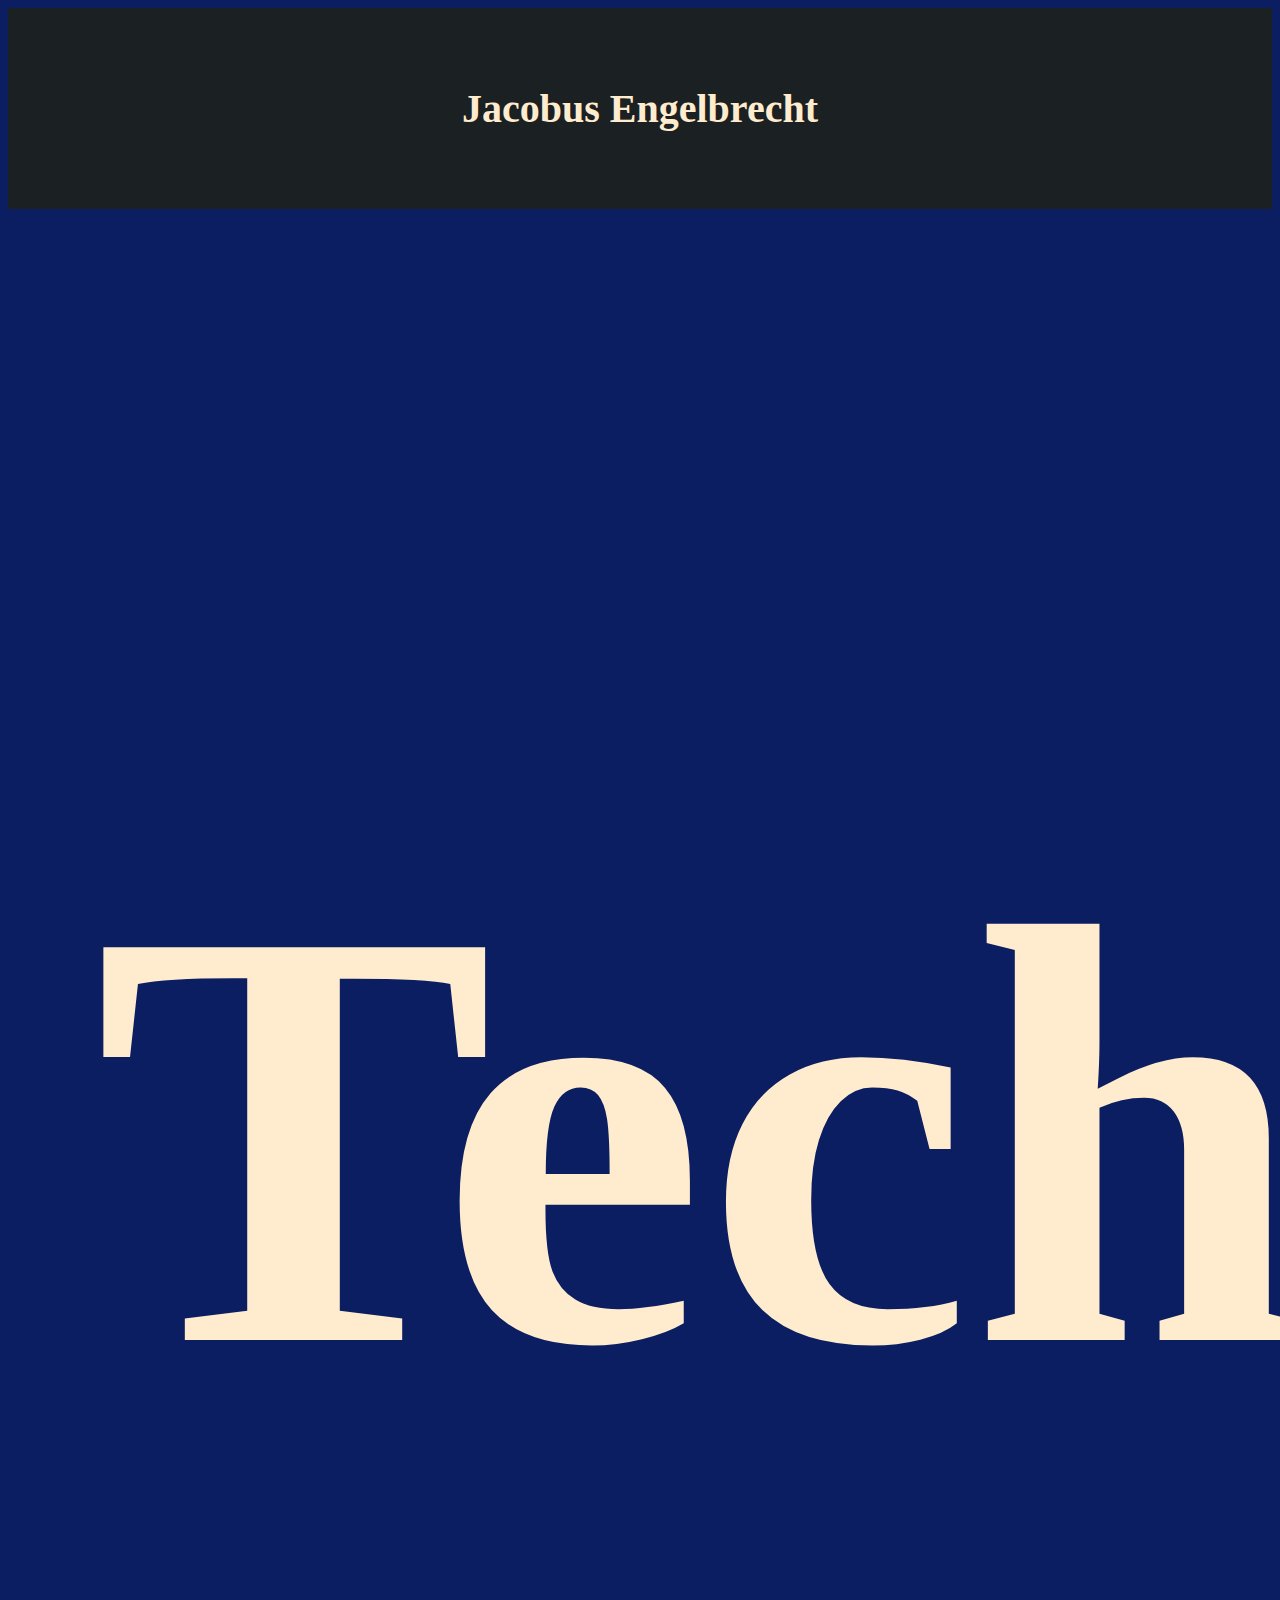
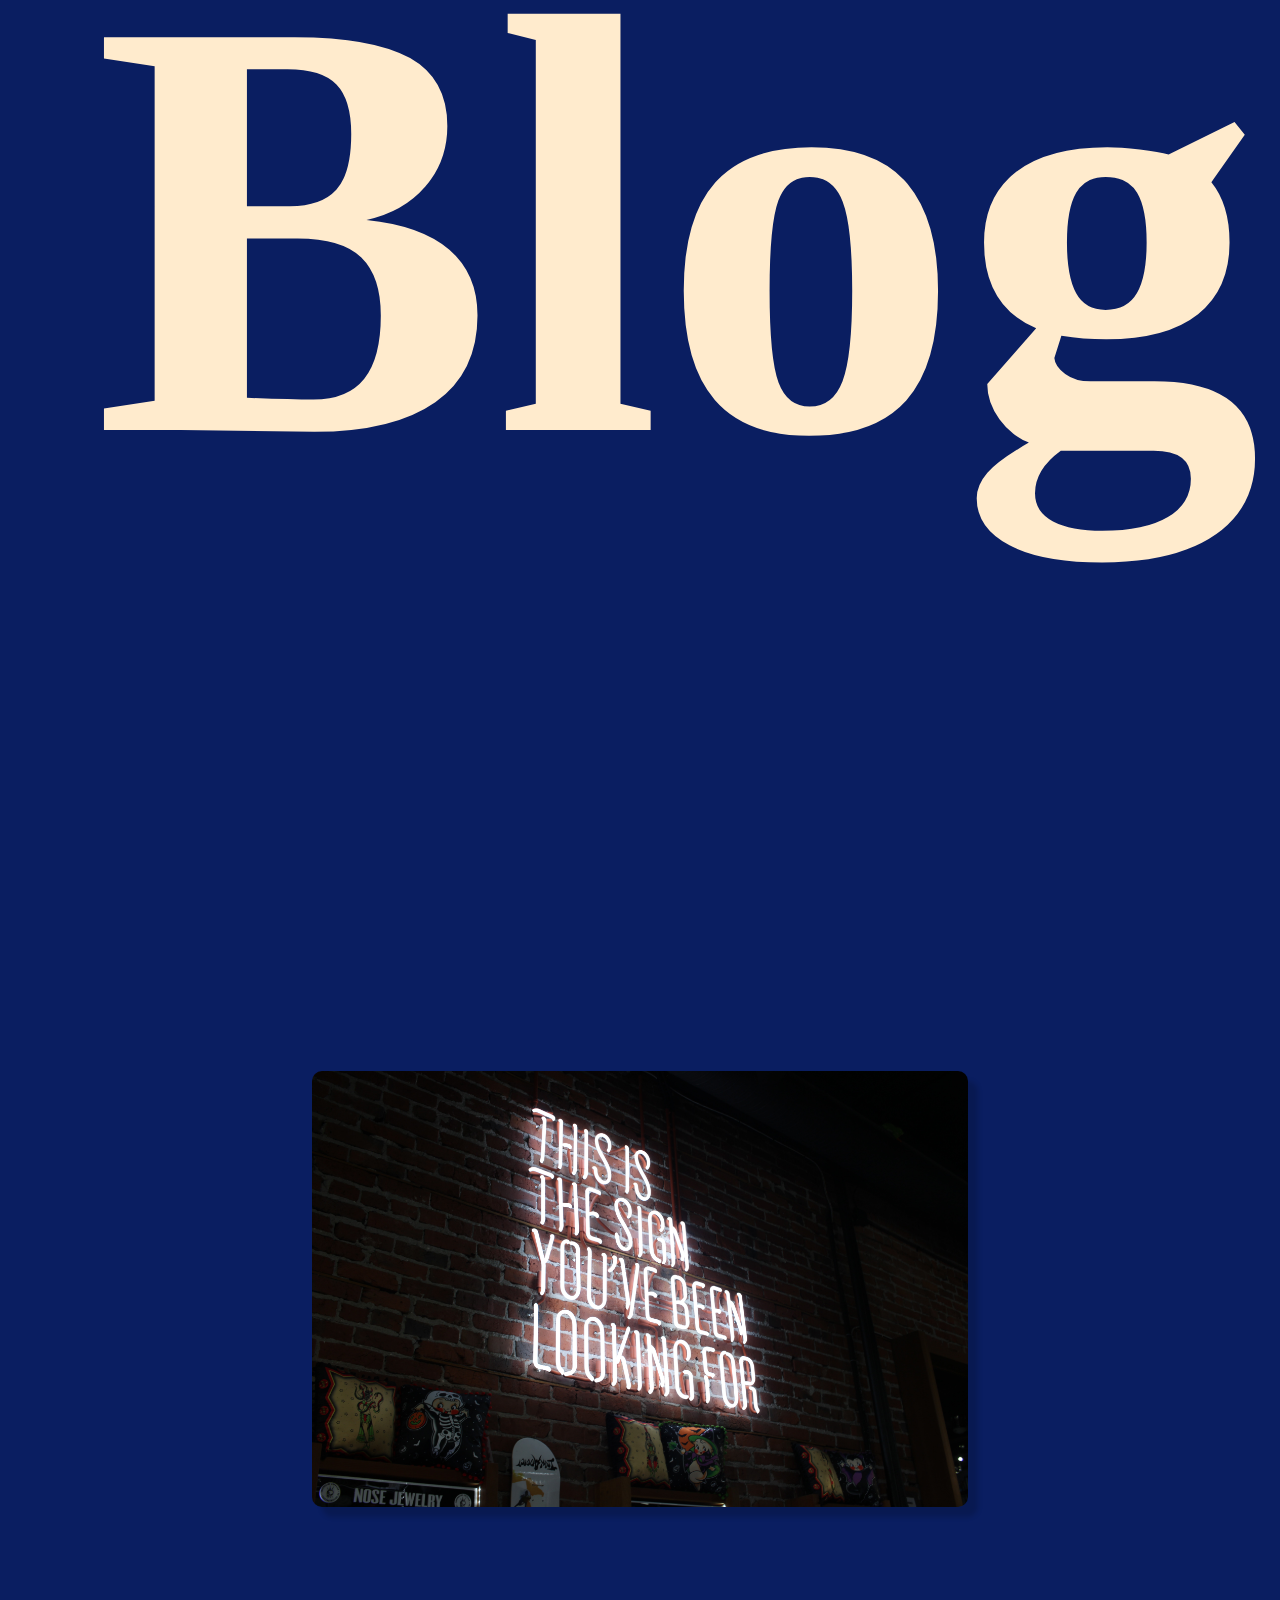
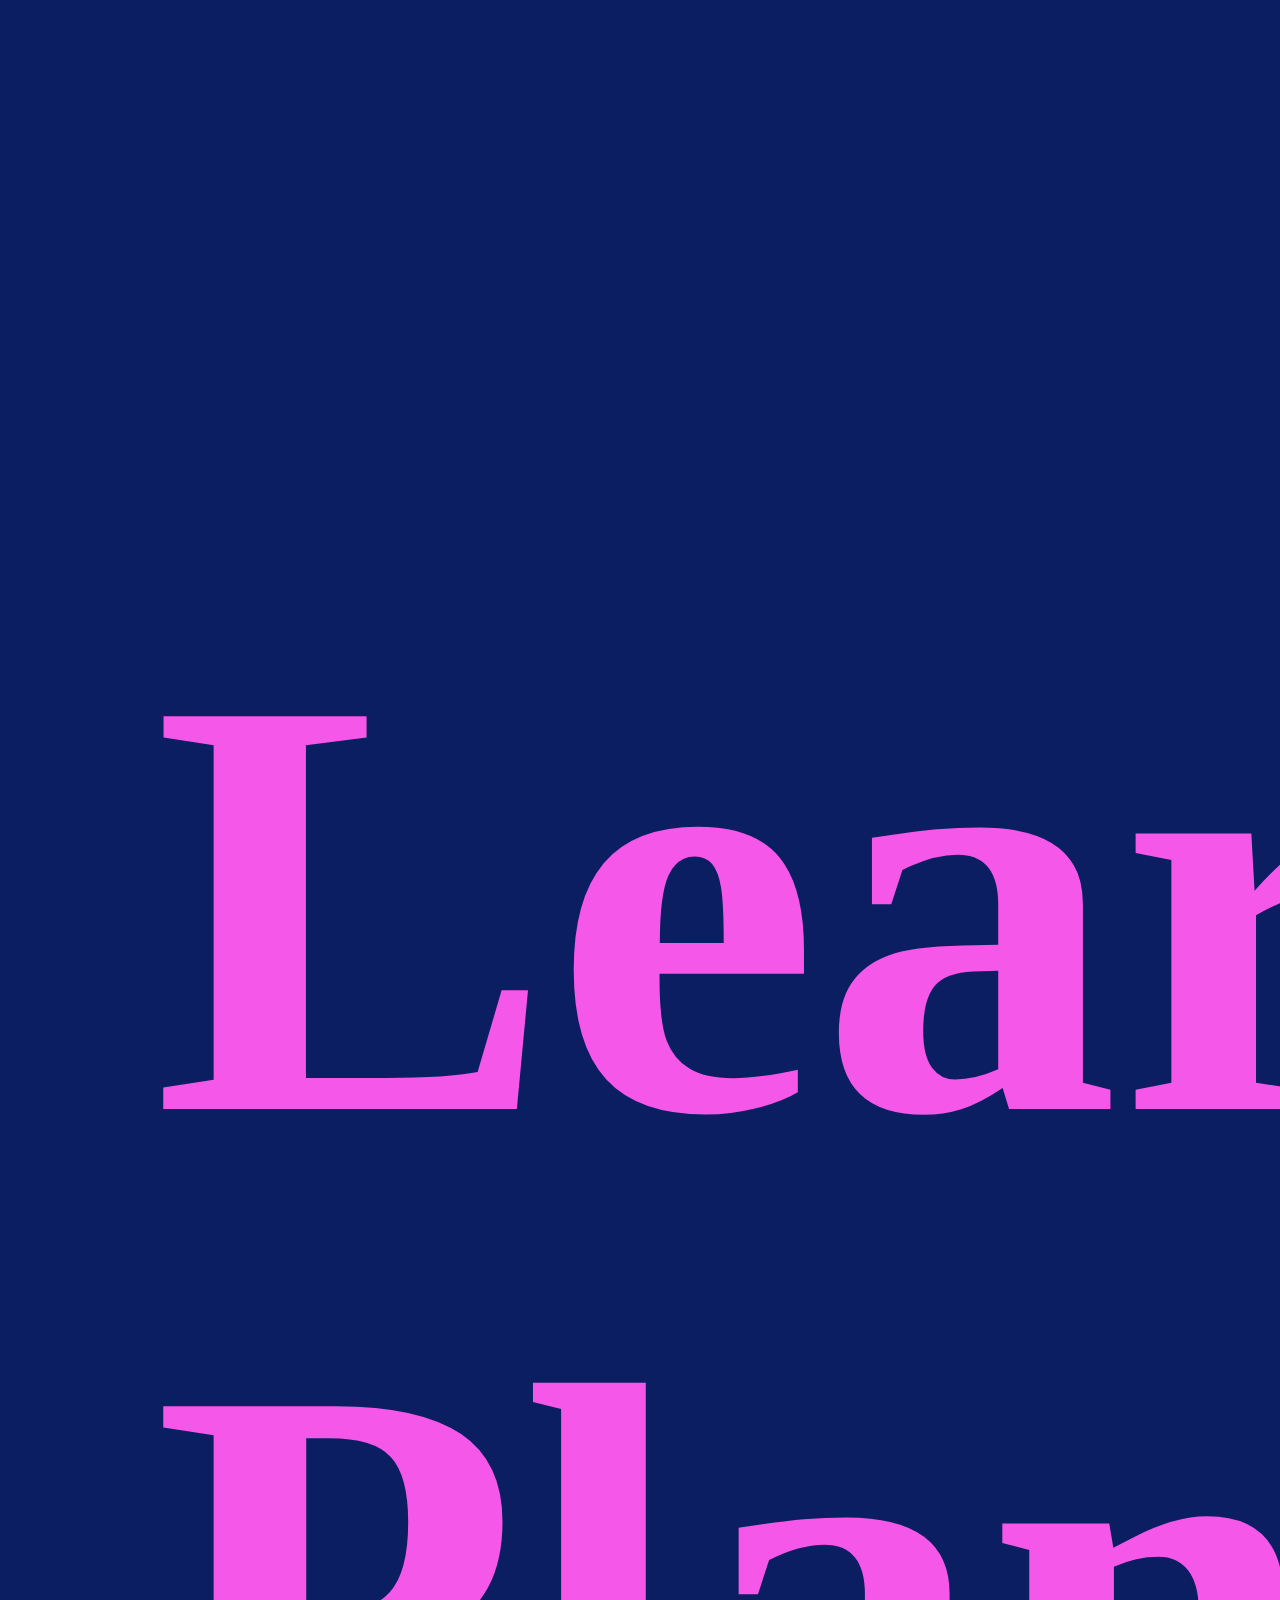
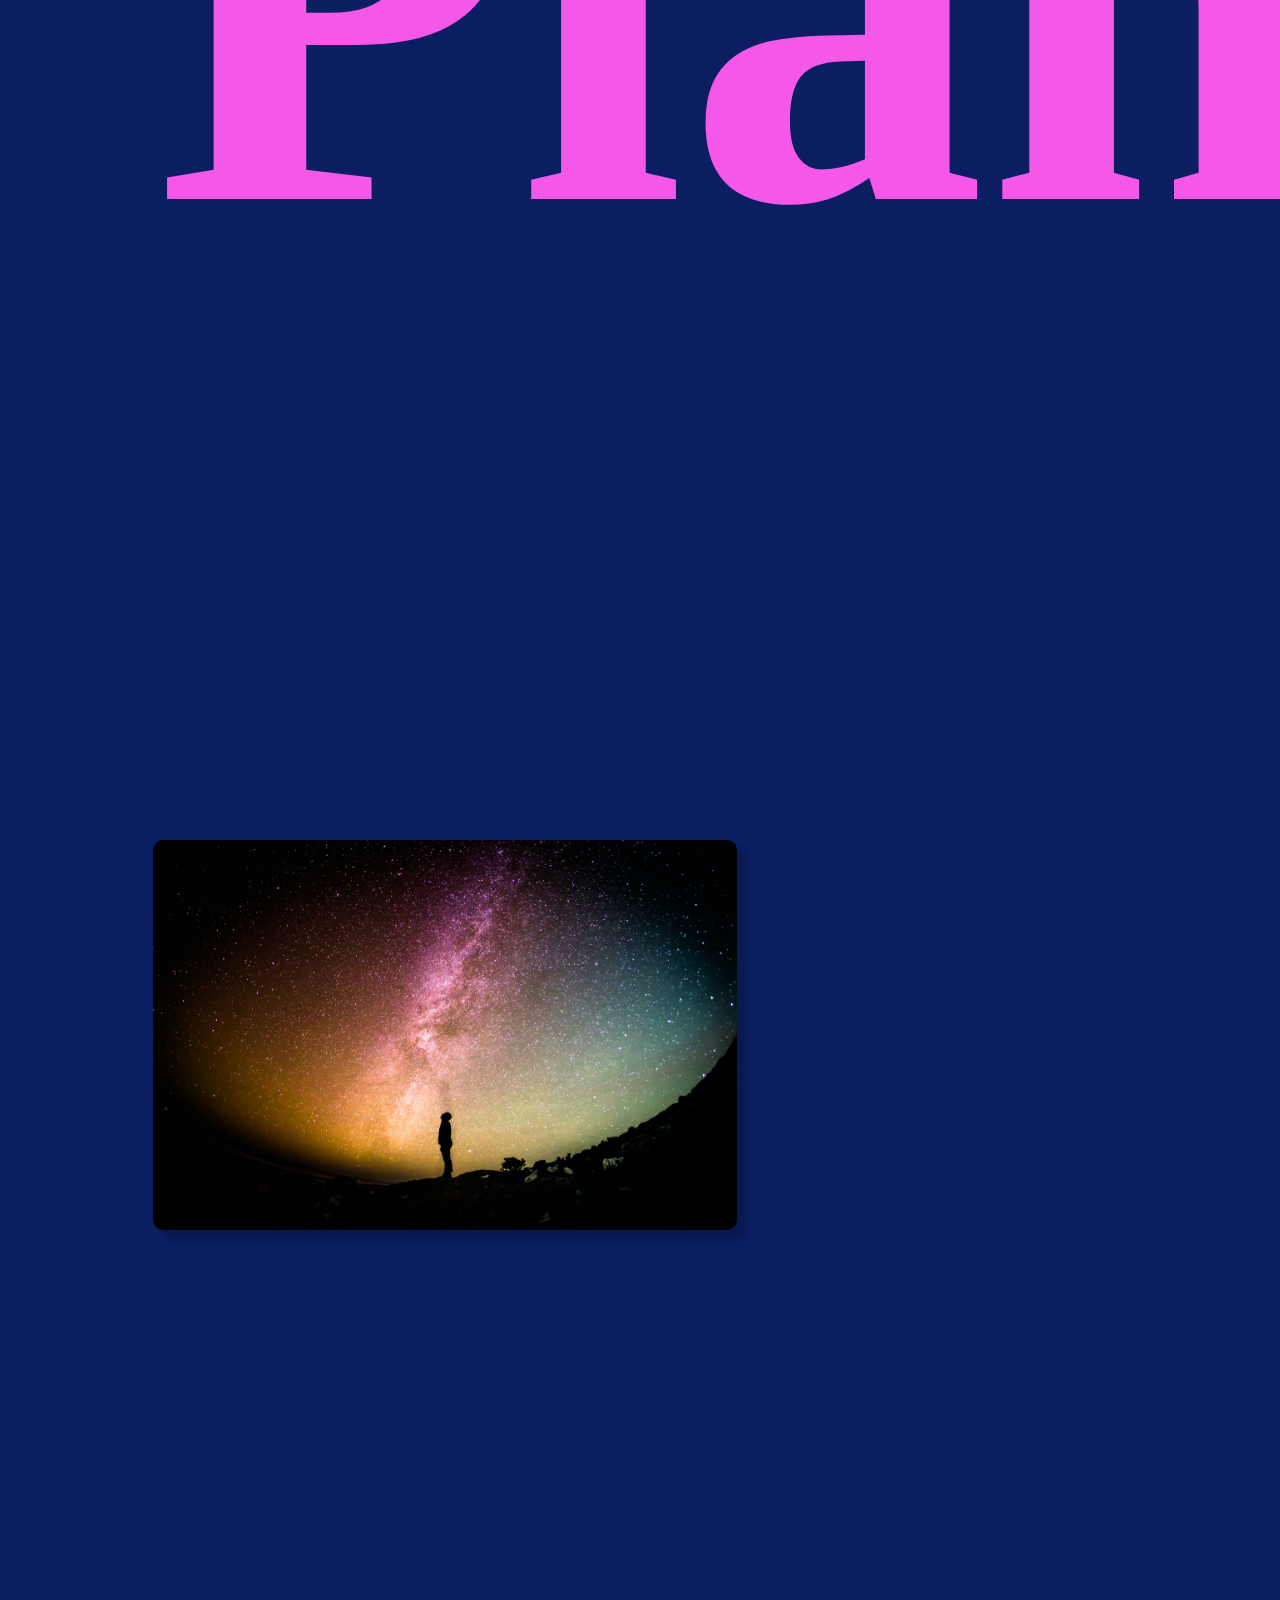
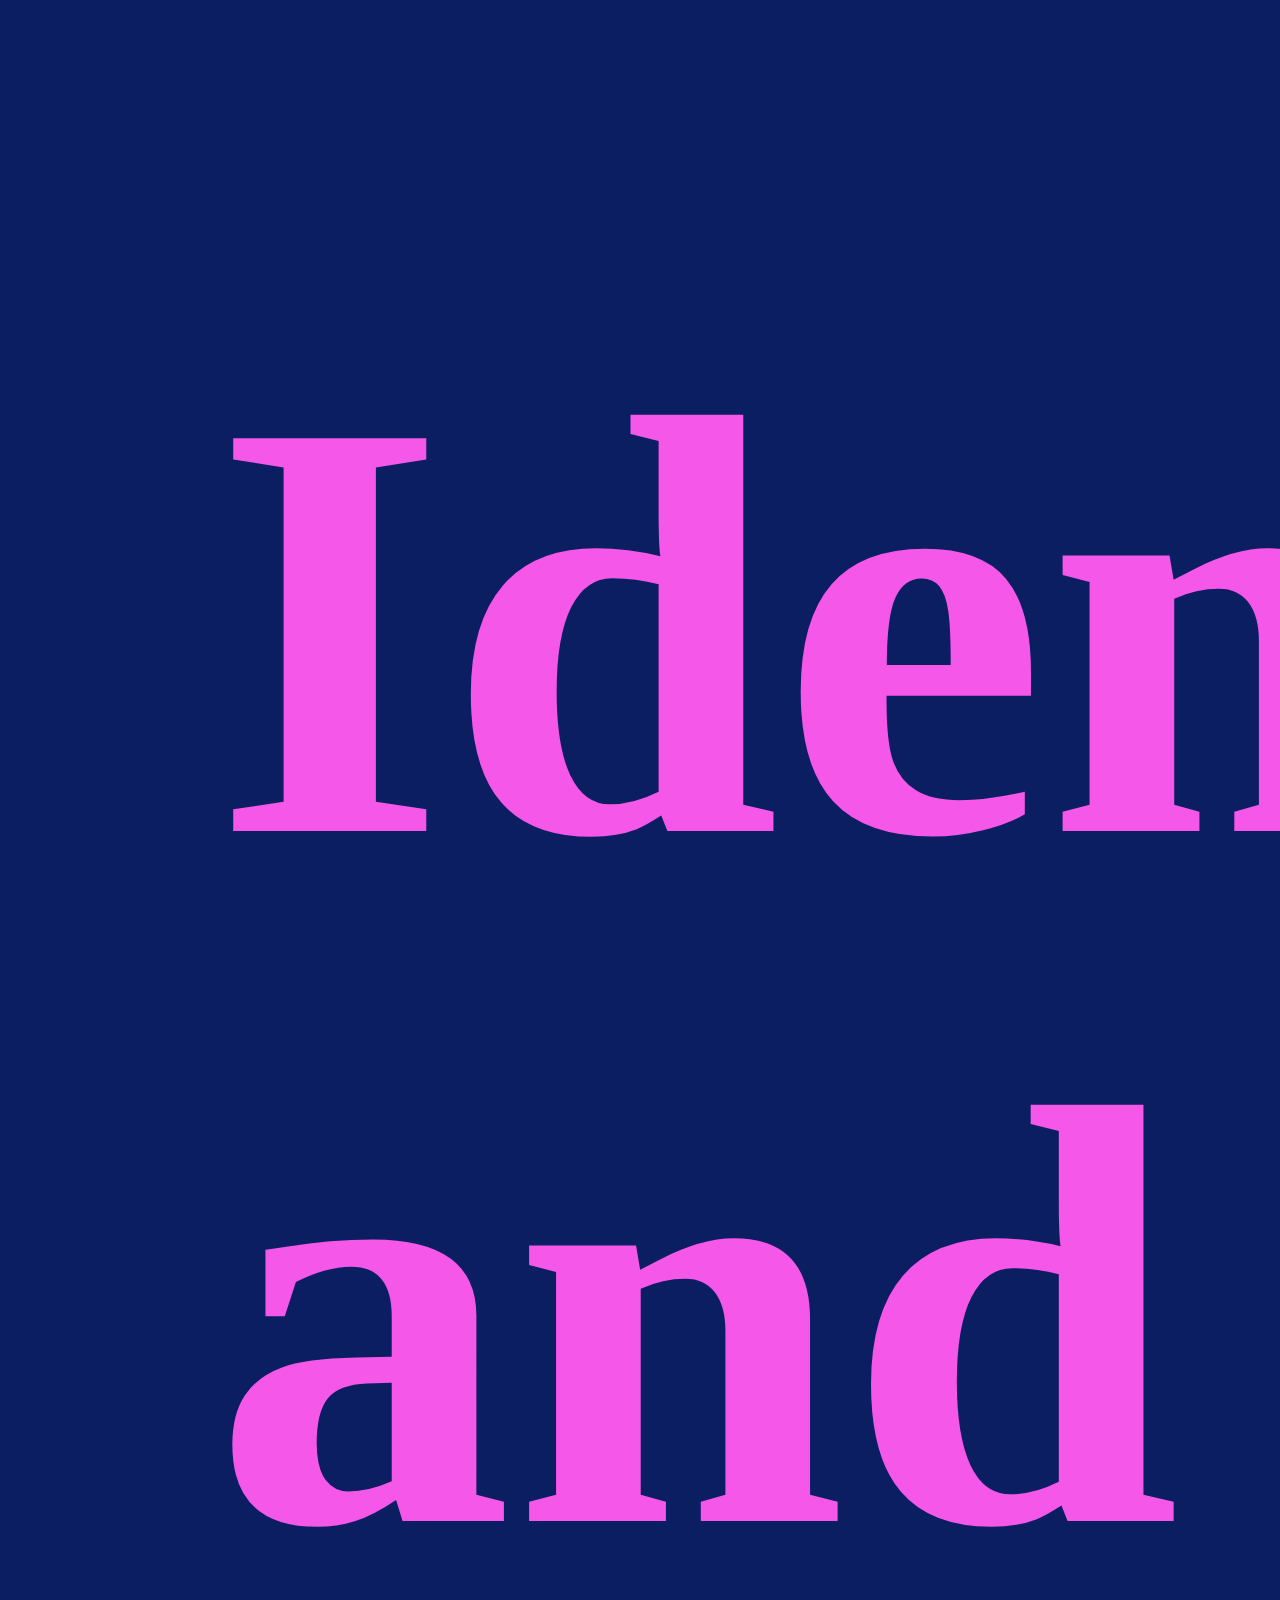
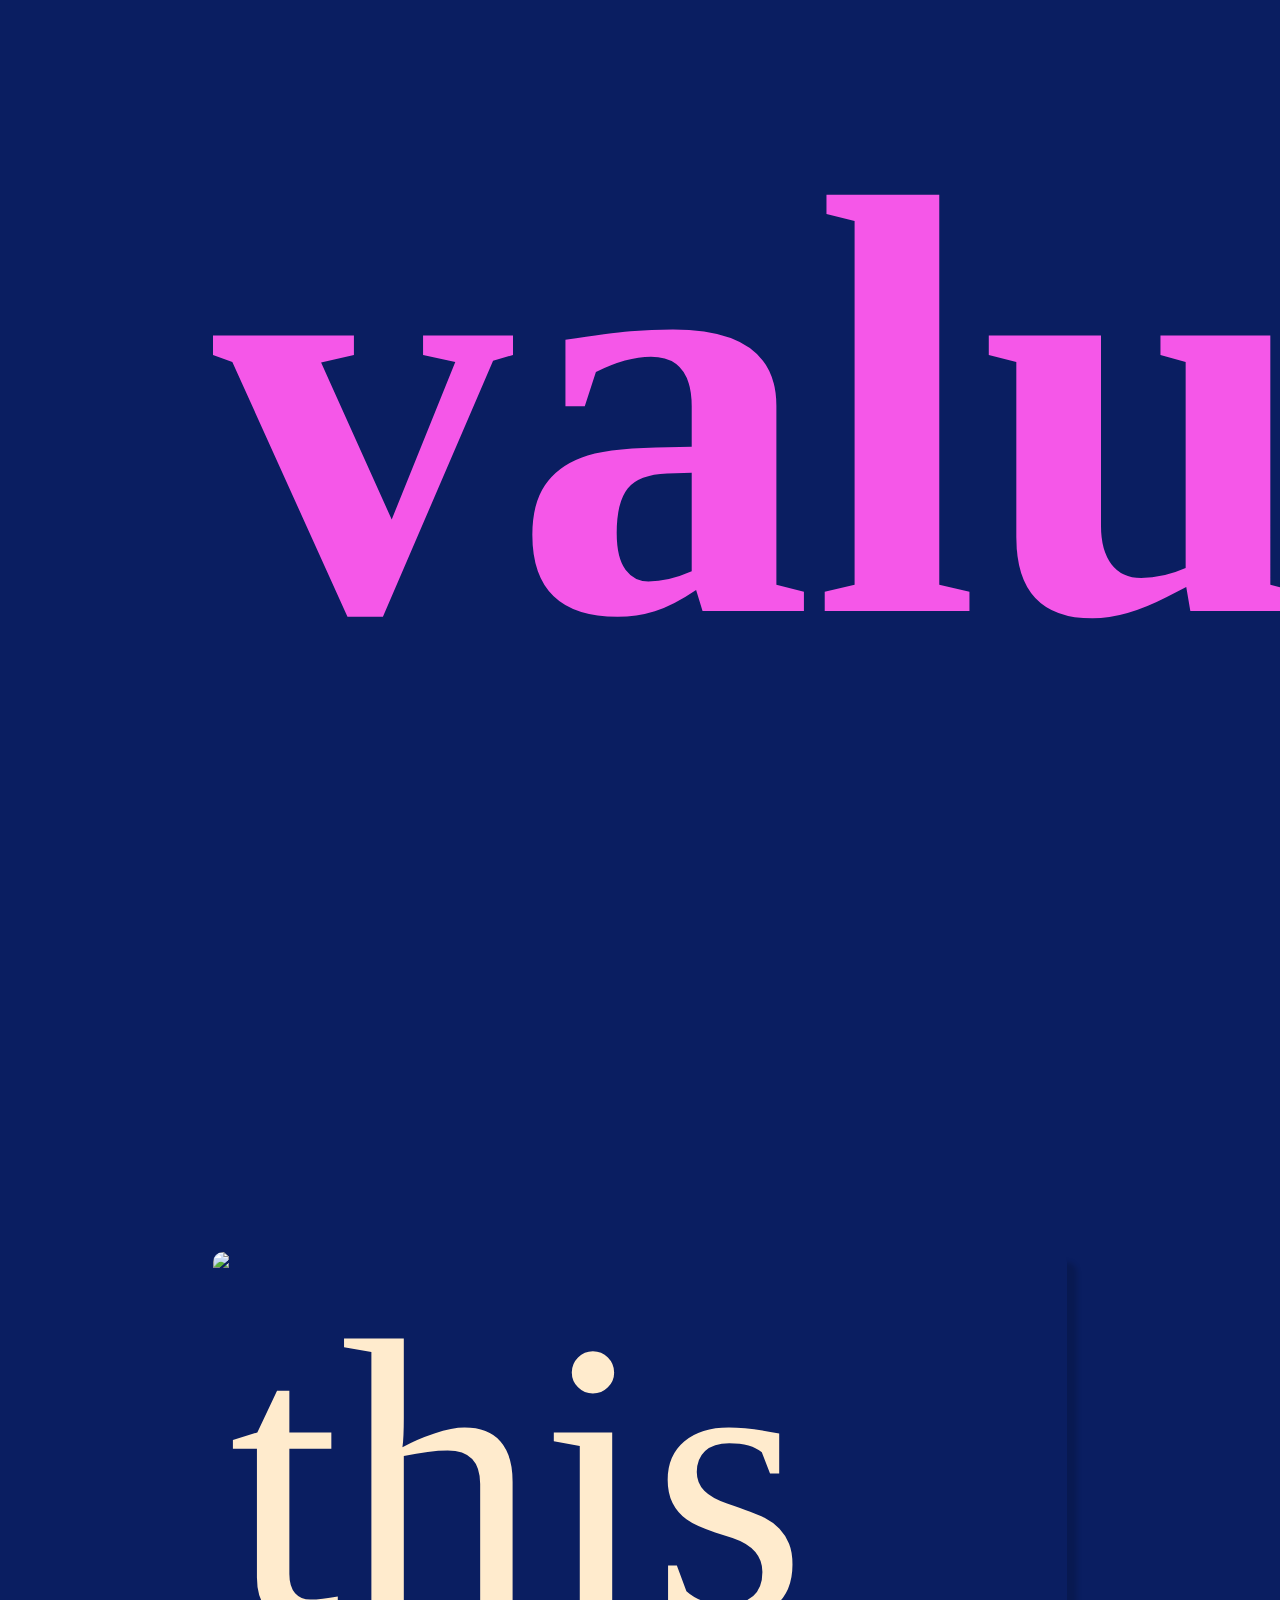
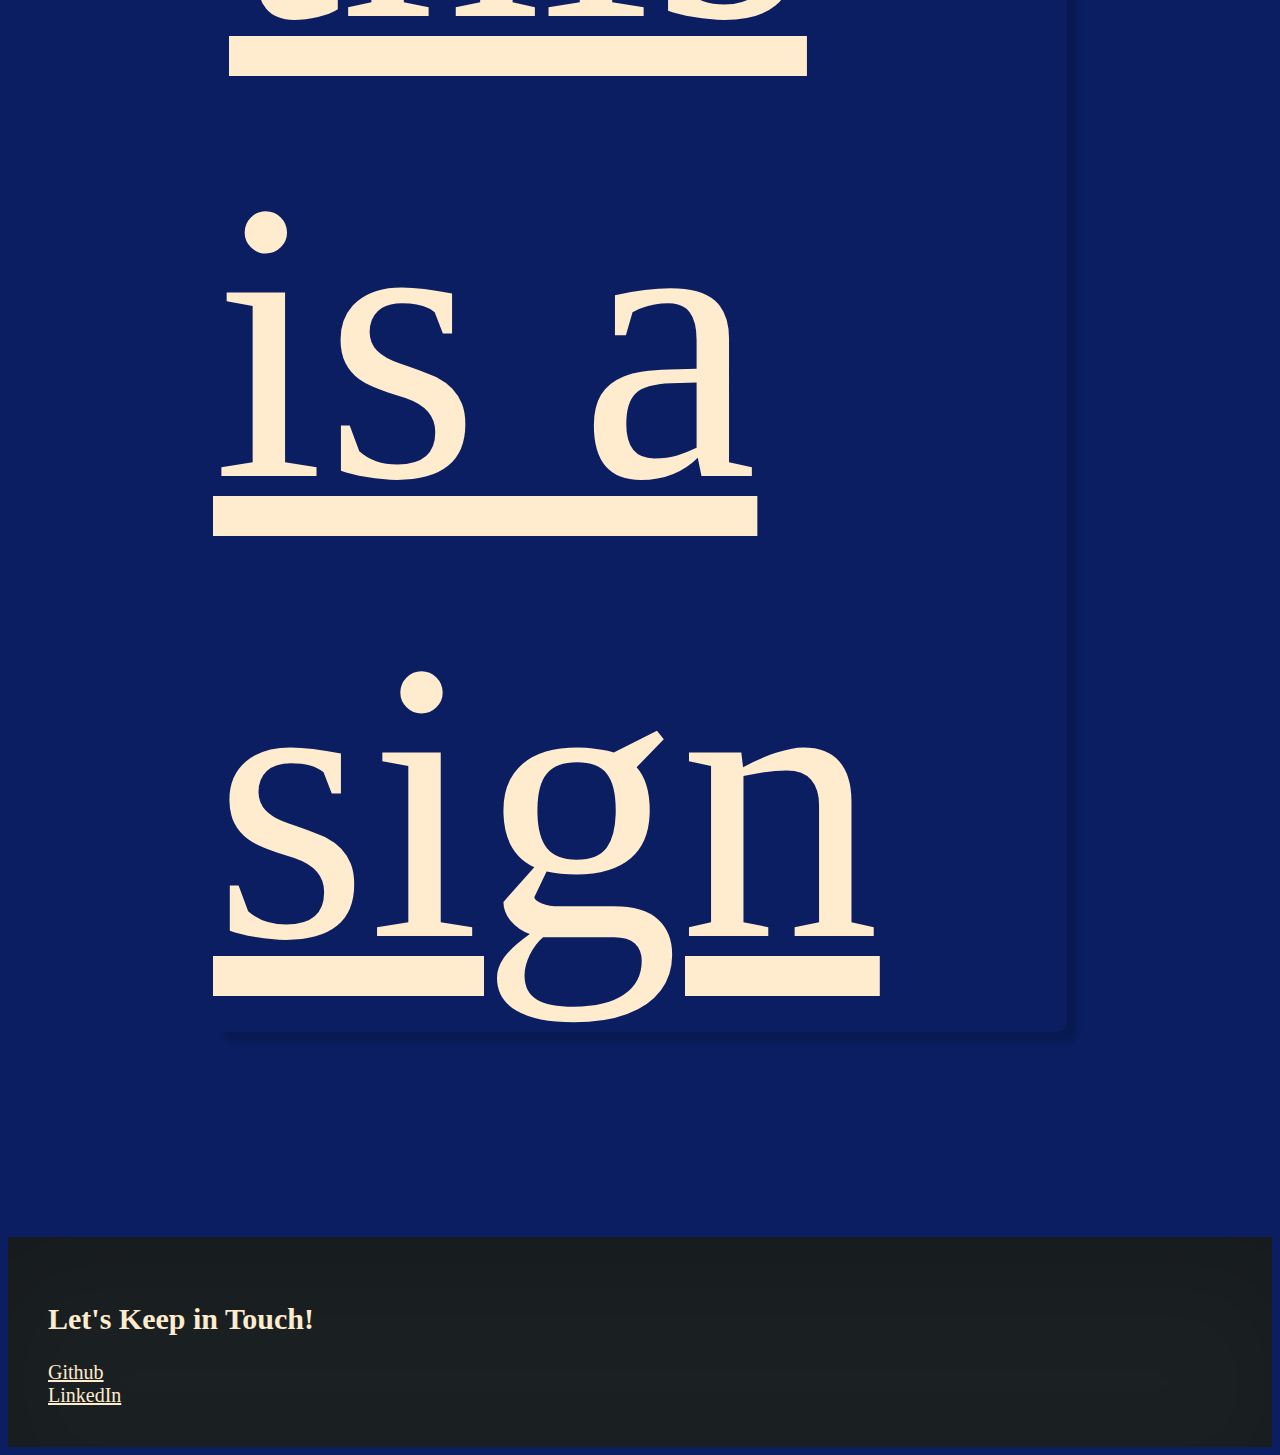
==== blog/index.html @ cf1da6fa "updated" ====
<!DOCTYPE html>
<html lang="en">
  <head>
    <meta charset="UTF-8">
    <meta name="viewport" content="width=device-width, initial-scale=1.0">
    
    <title>Jacobus Engelbrecht</title>
    
    <!-------DANCING SCRIPT FONT--------->
    <link rel="preconnect" href="https://fonts.googleapis.com">
    <link rel="preconnect" href="https://fonts.gstatic.com" crossorigin>
    <link href="https://fonts.googleapis.com/css2?family=Montserrat:wght@200&display=swap" rel="stylesheet">
    
    <link rel="stylesheet" href="../styles/main.css">
  </head>
  <body>
    
    <main>
      
      <!----------ABOUT---------->
      
      <header>
        <h1>Jacobus Engelbrecht</h1>
        
      </header>

      
      <!-----page wrapper starts----->
      <div class="page_wrapper">

        <!-----START OF PROJECT BLOCK----->
        <section class="blog">
          <h2>Technical Blog</h2>
          
          <a href="first_blog_page.html"><img src="../images-folder/asign.jpg" alt="this is a sign">
        </a> 
        </section>

        <section class="learning_plan">
          <h2>Learning Plan</h2>
         
          <a href="learning_plan.html"><img src="../images-folder/learning_plan.jpg" alt="this is a sign">
        </a>

        <section class="learning_plan">
          <h2>Identity and values</h2>
         
          <a href="identity_values.html"><img src="/pawel-czerwinski-H9Kp4LIGqqo-unsplash.jpg" alt="this is a sign">
        </a>
        </section>
        


      <!-------------END OF PROJECT BLOCK---------------->
      </section>
    </div>
 <!-- page wrapper ends-->

      <!-------------CONTACT INFO / SOCIAL MEDIA---------------->
      <footer>
        <h2>Let's Keep in Touch!</h2>

        <ul>
          <li><a href="https://github.com/Jacobsengel" target="_blank">Github</a></li>
          <li><a href="#" target="_blank">LinkedIn</a></li>
        </ul>

      </footer>
    </main>
  </body>
</html>
---- styles/main.css ----
body { 
    background-color: rgb(10, 30, 97);
    color: #f557e8;  
    font-size: 400px;

/* COLOURS
--brown: #795019ff;
--eerie-black: #1B2023ff;
--deep-jungle-green: #004849ff;
--caput-mortuum: #582521ff;
--kobe: #803818ff;
--alabaster: #E4E4D7ff;
*/

/* GLOBAL STYLES
-----------------------------------------*/
body {
    color: blanchedalmond;
    background-color: #803818ff;
    text-align: center;
    background-image: url(../images-folder/insense.jpg);
    background-position:bottom;
    background-repeat: no-repeat;
    background-attachment: fixed;
    background-size: cover;
    
}

img {
    width: 200px;
    border-radius: 10px;
    box-shadow: 10px 10px 5px #00000029;
    width: 60%;
}

h1 {
    
    
    font-size: 40px;
}

.page_wrapper {

    padding: 85px;
}


/* ABOUT
-----------------------------------------*/


header {
    background-color: #1B2023ff;
    color: blanchedalmond;
    text-align:center;
    padding: 50px;
    bottom: 0;
    min-width:10ovw;
}

/* BLOG
-----------------------------------------*/
.blog {
    padding: 1px;
    text-align: center;
    color:blanchedalmond;
    border-radius: 10px;
}

/* LEARNING PLAN
-----------------------------------------*/
.learning_plan {
    padding: 10px;
    margin: 50px;
}

/* CONTACT INFO
-----------------------------------------*/
footer {
    background-color: #1B2023ff;
    color: blanchedalmond;
    padding: 40px;
    font-size: 20px;
    
    /* add box shadow */
    box-shadow: inset 5px 40px 99px #00000029;
}

/* LINKS FORMAT
------------------------------------------*/
/* unvisited link */
a:link {
    color:blanchedalmond;
  }
  
  /* visited link */
  a:visited {
    color: blanchedalmond;
  }
  
  /* mouse over link */
  a:hover {
    color:lightcoral;
  }
  
  /* selected link */
  a:active {
    color: blue;
  }

  ul {
    list-style-type: none; /* Remove bullets */
    padding: 0; /* Remove padding */
    margin: 0; /* Remove margins */
  }
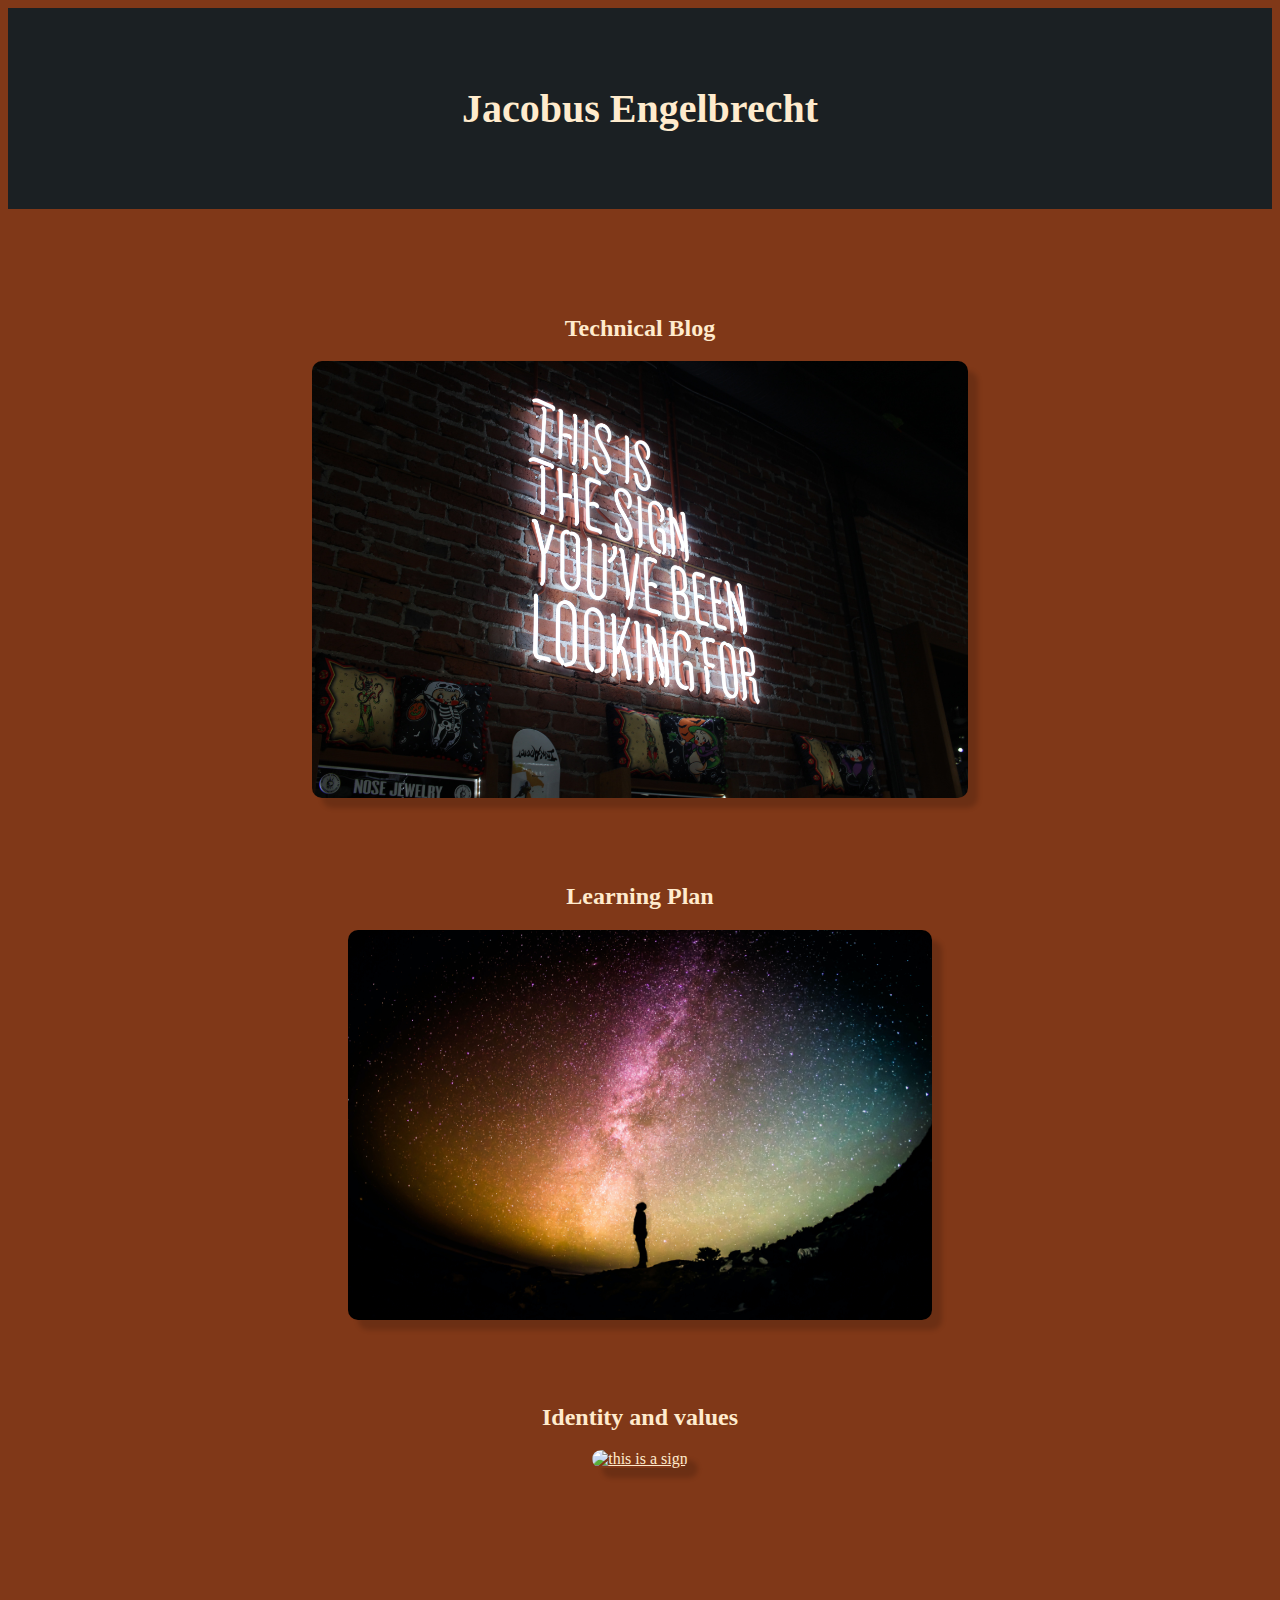
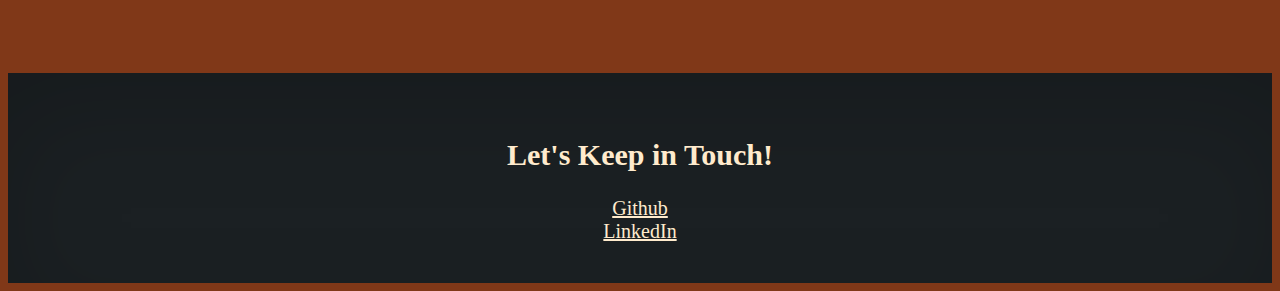
==== commit 913f0f89: "updated" ====
--- a/blog/index.html
+++ b/blog/index.html
@@ -32,7 +32,7 @@
         <section class="blog">
           <h2>Technical Blog</h2>
           
-          <a href="first_blog_page.html"><img src="../images-folder/asign.jpg" alt="this is a sign">
+          <a href="../blog/first_blog.html"><img src="../images-folder/asign.jpg" alt="this is a sign">
         </a> 
         </section>
 
--- a/styles/main.css
+++ b/styles/main.css
@@ -1,7 +1,3 @@
-body { 
-    background-color: rgb(10, 30, 97);
-    color: #f557e8;  
-    font-size: 400px;
 
 /* COLOURS
 --brown: #795019ff;
@@ -23,7 +19,6 @@
     background-repeat: no-repeat;
     background-attachment: fixed;
     background-size: cover;
-    
 }
 
 img {
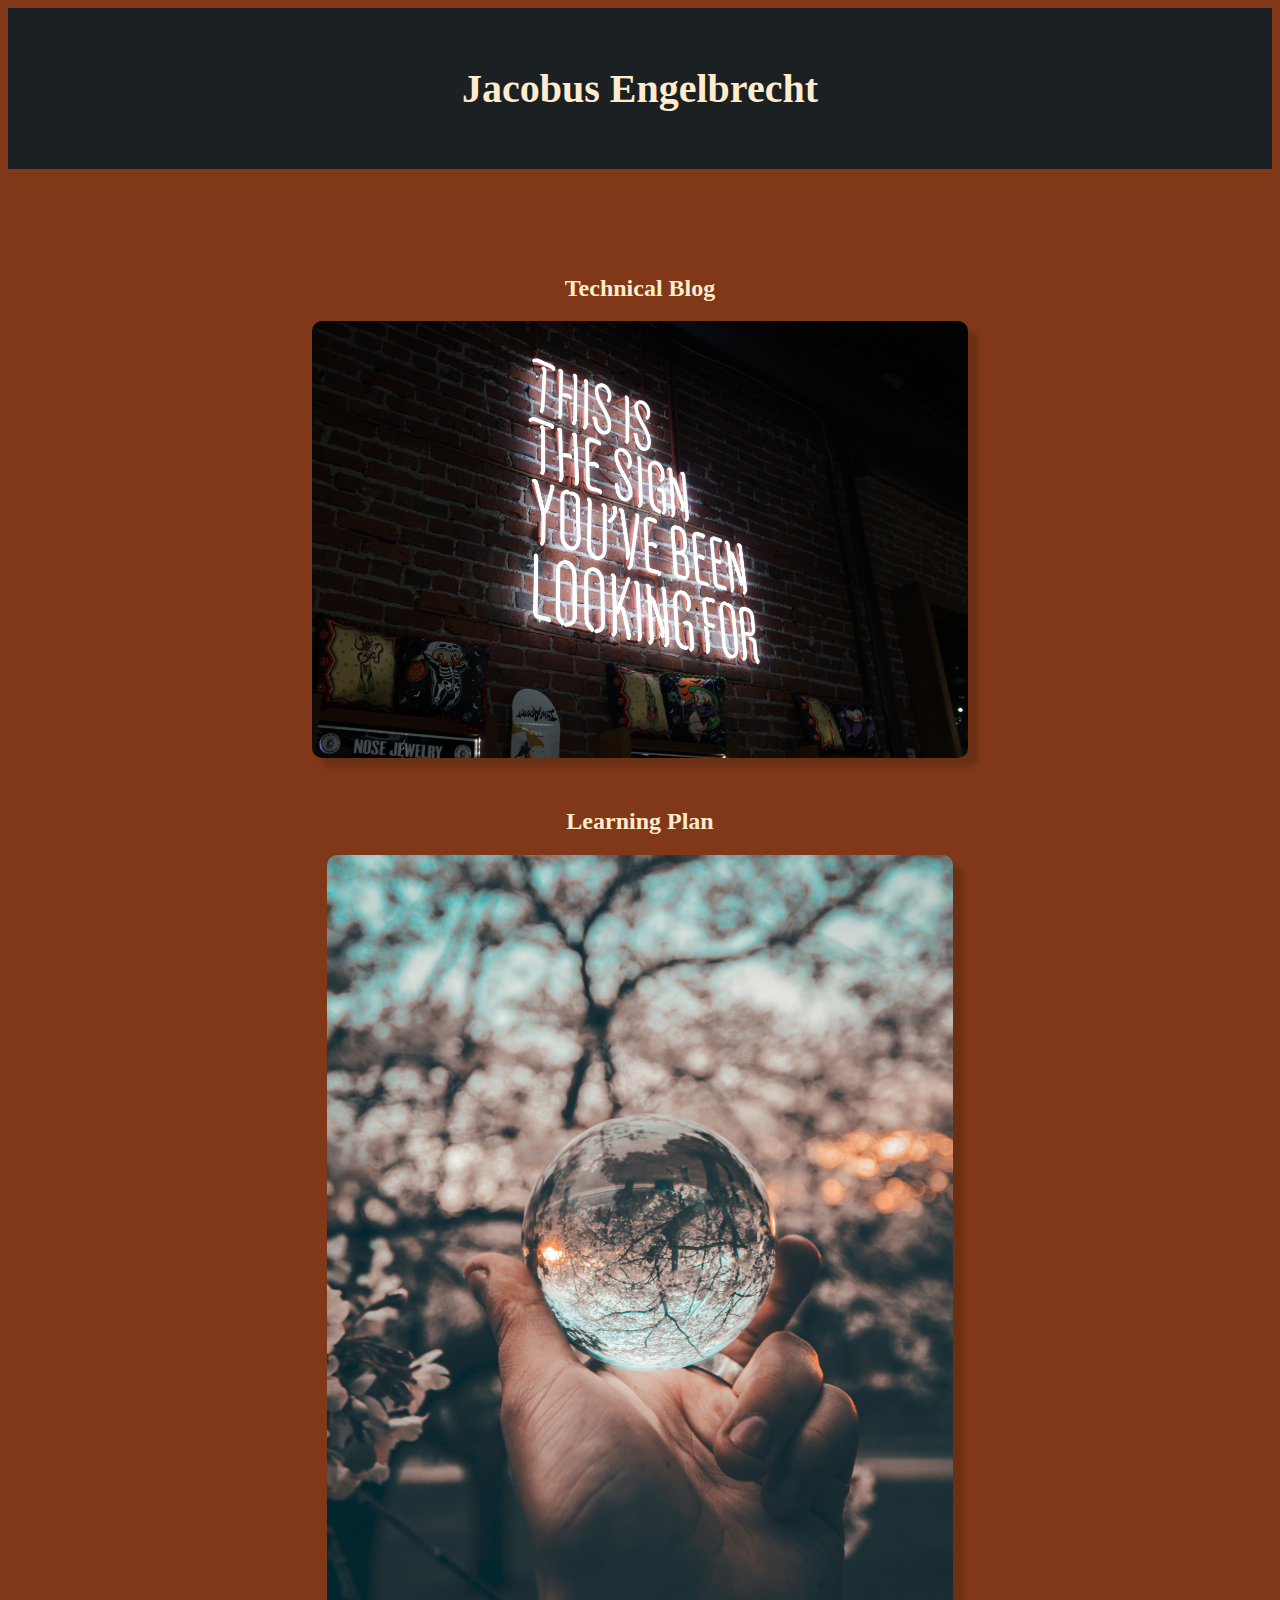
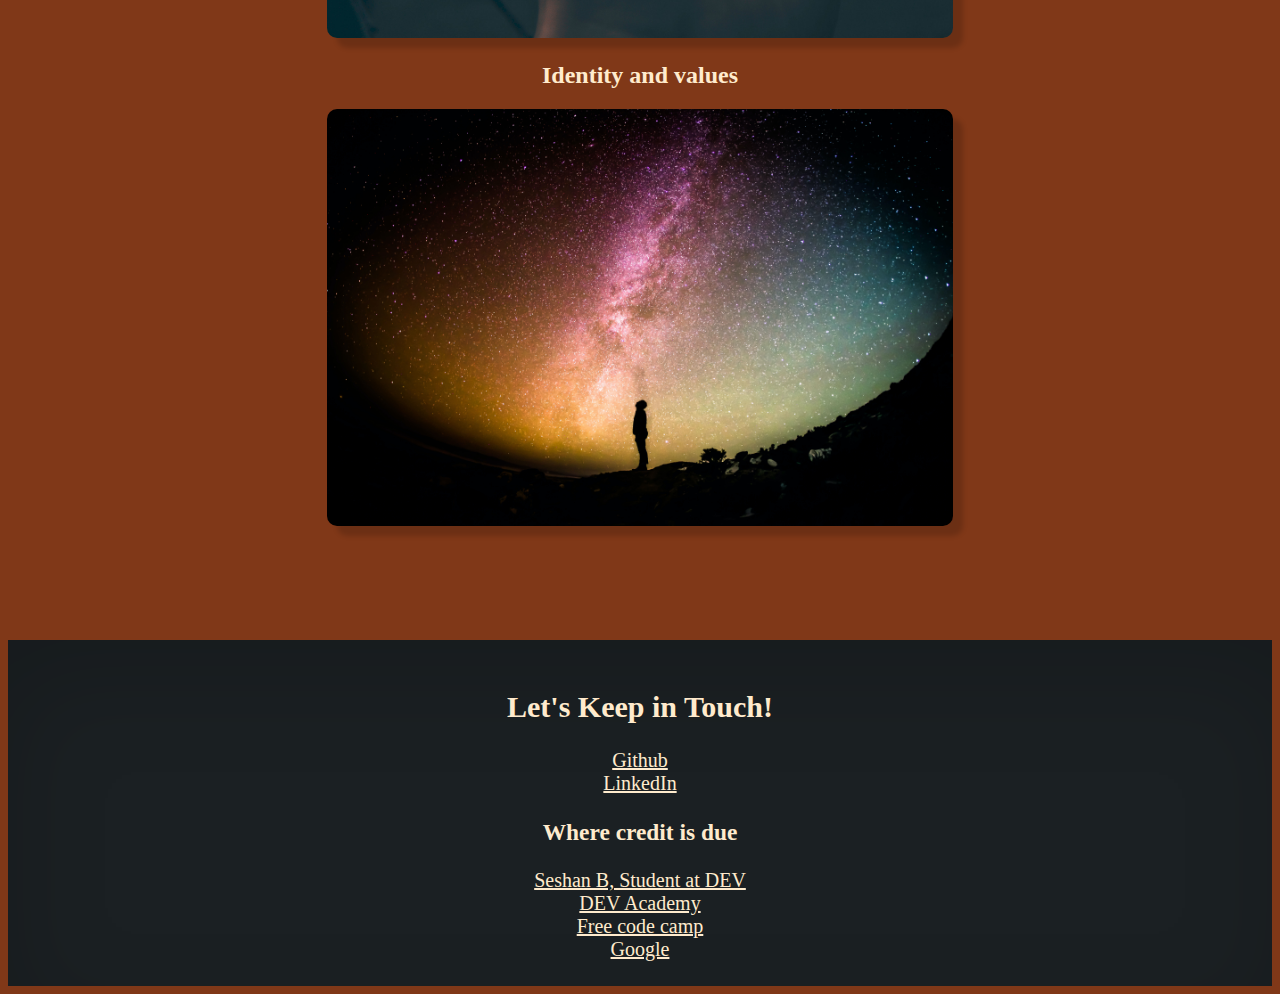
==== commit 0accddd1: "updated" ====
--- a/blog/index.html
+++ b/blog/index.html
@@ -39,13 +39,13 @@
         <section class="learning_plan">
           <h2>Learning Plan</h2>
          
-          <a href="learning_plan.html"><img src="../images-folder/learning_plan.jpg" alt="this is a sign">
+          <a href="../blog/identity_values.html"><img src="../images-folder/identity.jpg" alt="crystal ball">
         </a>
 
-        <section class="learning_plan">
+        <section class="identity">
           <h2>Identity and values</h2>
          
-          <a href="identity_values.html"><img src="/pawel-czerwinski-H9Kp4LIGqqo-unsplash.jpg" alt="this is a sign">
+          <a href="../blog/learning_plan.html"><img src="../images-folder/learning_plan.jpg" alt="universe photo">
         </a>
         </section>
         
@@ -64,6 +64,11 @@
           <li><a href="https://github.com/Jacobsengel" target="_blank">Github</a></li>
           <li><a href="#" target="_blank">LinkedIn</a></li>
         </ul>
+        <h3>Where credit is due</h3>
+        <a href="https://seshan-b.github.io" target="_blank">Seshan B, Student at DEV</a><br>
+        <a href="https://devacademy.co.nz/" target="_blank">DEV Academy</a><br>
+        <a href="https://www.freecodecamp.org/" target="_blank">Free code camp</a><br>
+        <a href="https://www.google.com/" target="_blank">Google</a>
 
       </footer>
     </main>
--- a/styles/main.css
+++ b/styles/main.css
@@ -48,7 +48,7 @@
     background-color: #1B2023ff;
     color: blanchedalmond;
     text-align:center;
-    padding: 50px;
+    padding: 30px;
     bottom: 0;
     min-width:10ovw;
 }
@@ -66,7 +66,7 @@
 -----------------------------------------*/
 .learning_plan {
     padding: 10px;
-    margin: 50px;
+    margin: 15px;
 }
 
 /* CONTACT INFO
@@ -74,7 +74,7 @@
 footer {
     background-color: #1B2023ff;
     color: blanchedalmond;
-    padding: 40px;
+    padding: 25px;
     font-size: 20px;
     
     /* add box shadow */
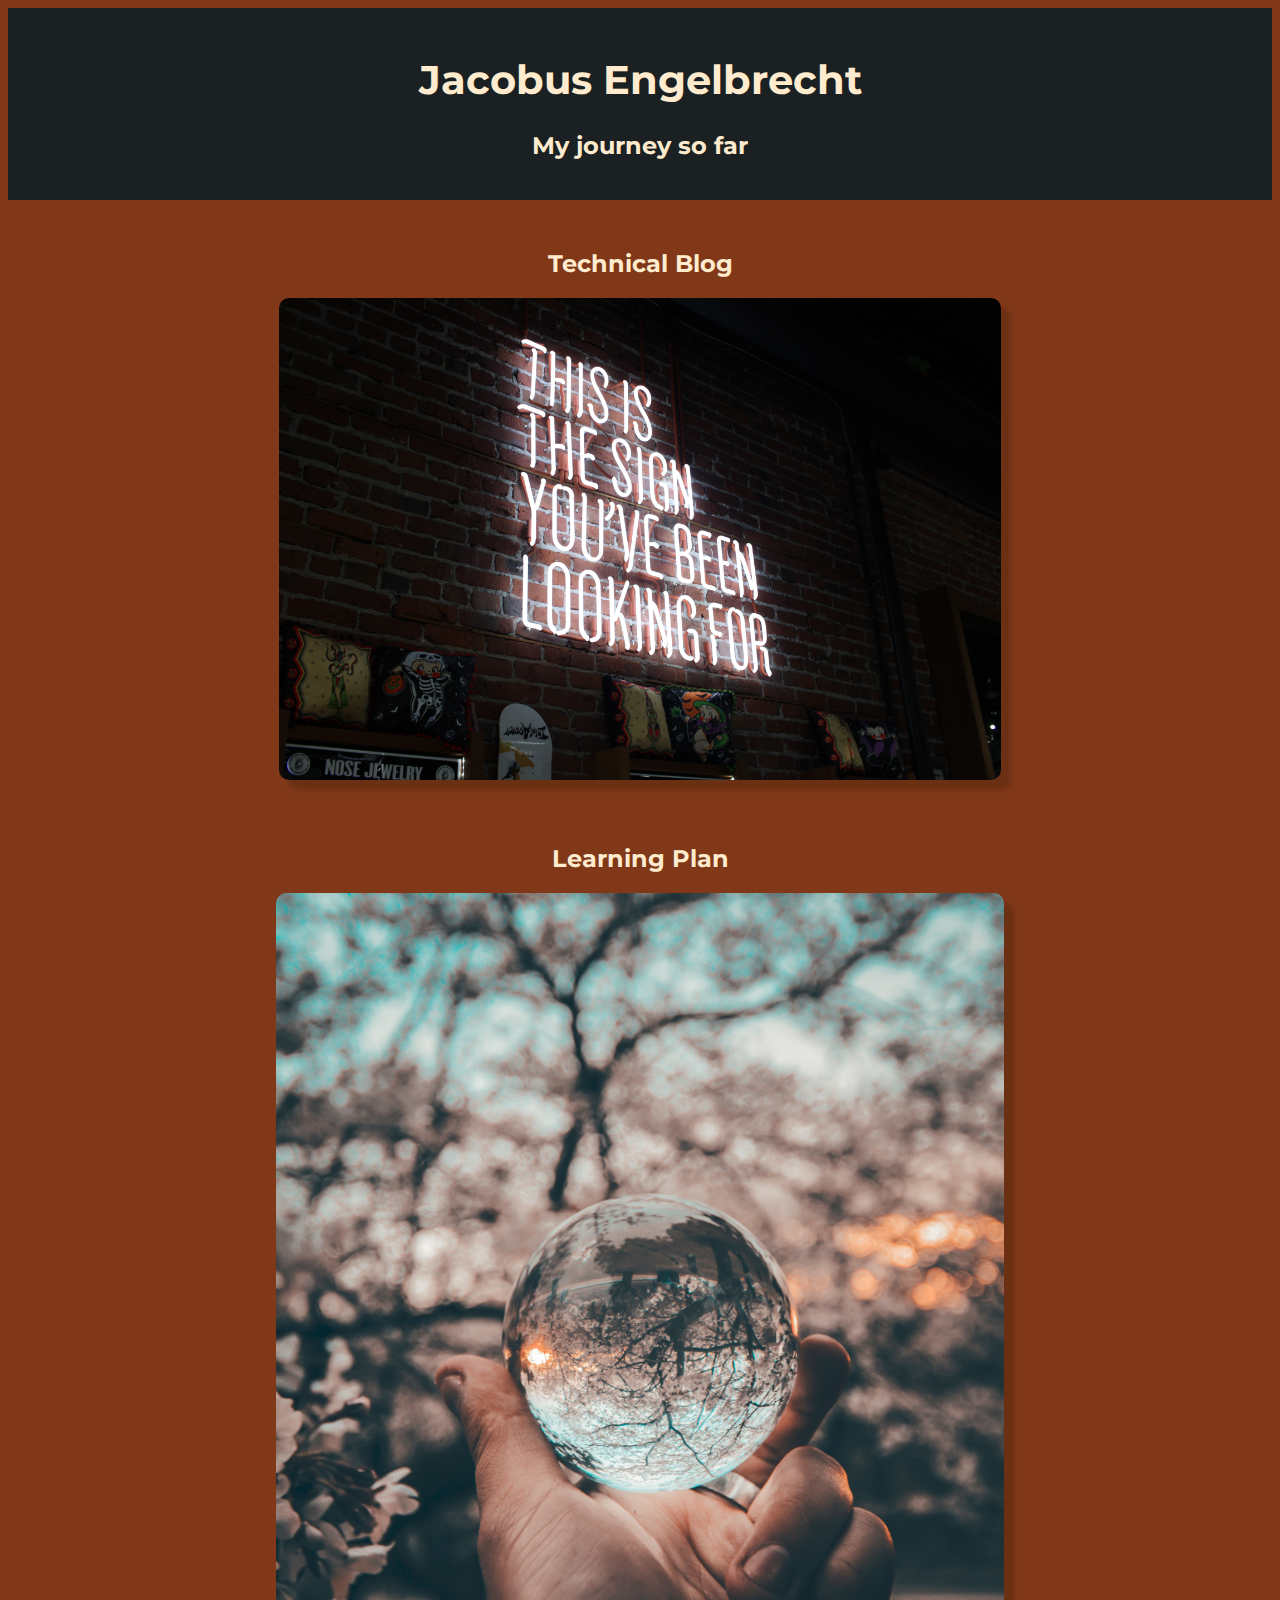
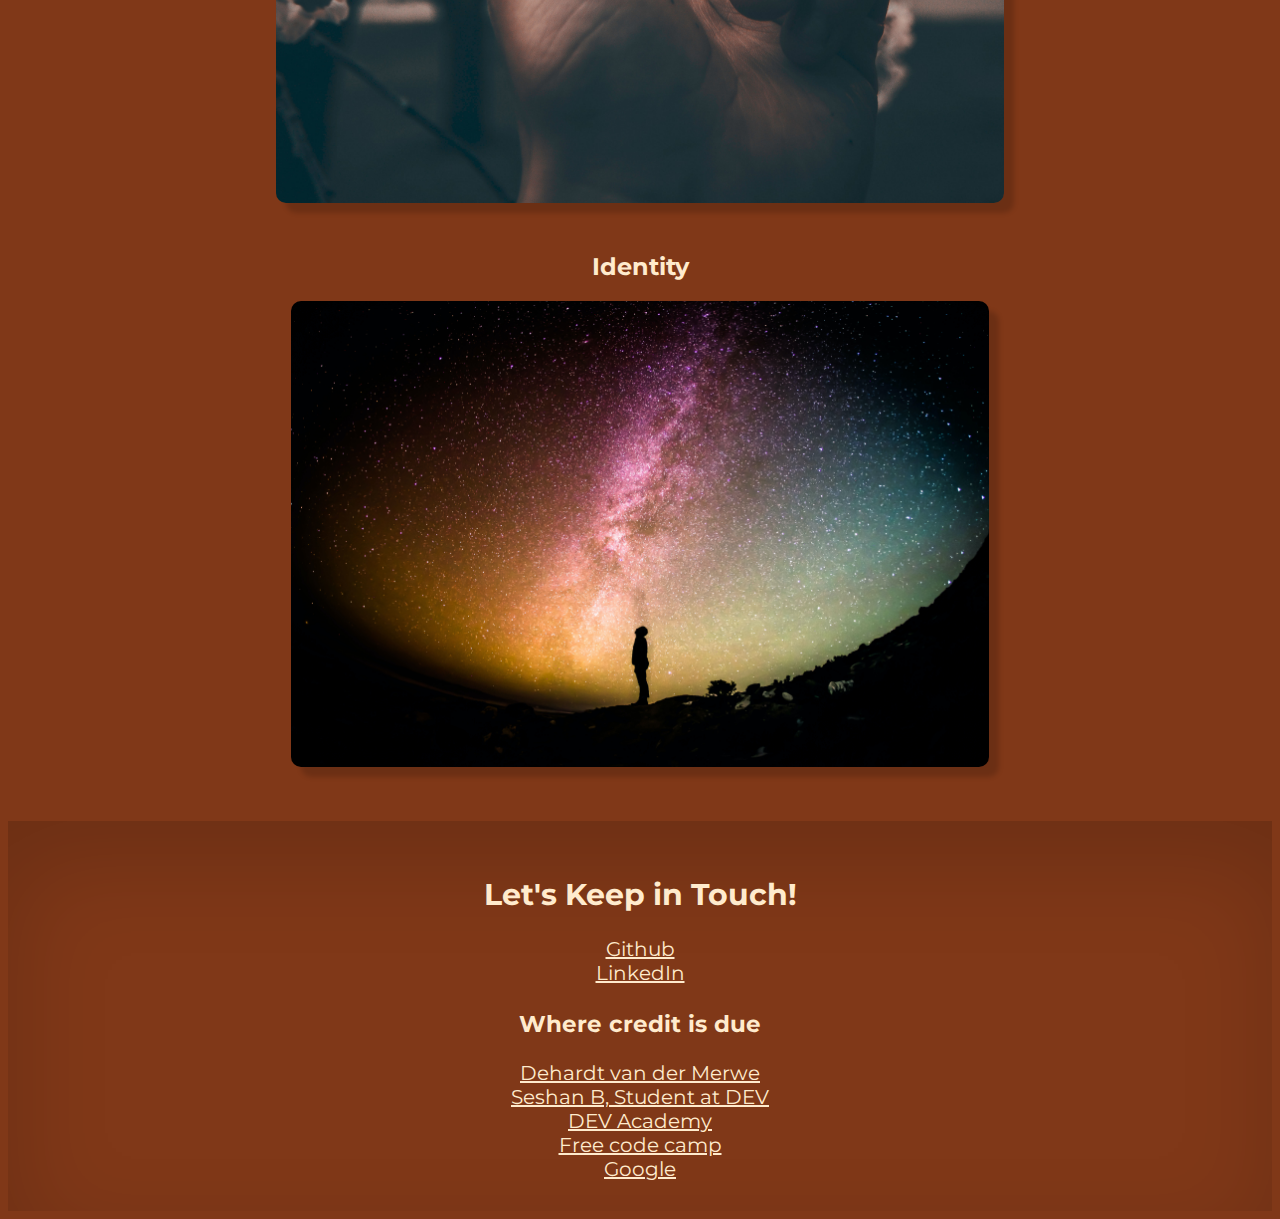
==== commit 57aab592: "final update" ====
--- a/blog/index.html
+++ b/blog/index.html
@@ -9,8 +9,7 @@
     <!-------DANCING SCRIPT FONT--------->
     <link rel="preconnect" href="https://fonts.googleapis.com">
     <link rel="preconnect" href="https://fonts.gstatic.com" crossorigin>
-    <link href="https://fonts.googleapis.com/css2?family=Montserrat:wght@200&display=swap" rel="stylesheet">
-    
+    <link href="https://fonts.googleapis.com/css2?family=Montserrat:wght@100&family=Rajdhani:wght@300&display=swap" rel="stylesheet">
     <link rel="stylesheet" href="../styles/main.css">
   </head>
   <body>
@@ -21,6 +20,7 @@
       
       <header>
         <h1>Jacobus Engelbrecht</h1>
+        <h2>My journey so far</h2>
         
       </header>
 
@@ -31,22 +31,22 @@
         <!-----START OF PROJECT BLOCK----->
         <section class="blog">
           <h2>Technical Blog</h2>
-          
           <a href="../blog/first_blog.html"><img src="../images-folder/asign.jpg" alt="this is a sign">
         </a> 
         </section>
+    
+        <section class="identity">
+          <h2>Learning Plan</h2>
+          <a href="../blog/learning_plan.html"><img src="../images-folder/identity.jpg" alt="universe">
+            
+          </a>
+           
 
         <section class="learning_plan">
-          <h2>Learning Plan</h2>
-         
-          <a href="../blog/identity_values.html"><img src="../images-folder/identity.jpg" alt="crystal ball">
-        </a>
-
-        <section class="identity">
-          <h2>Identity and values</h2>
-         
-          <a href="../blog/learning_plan.html"><img src="../images-folder/learning_plan.jpg" alt="universe photo">
-        </a>
+          <h2>Identity</h2>
+          <a href="../blog/identity_values.html"><img src="../images-folder/learning_plan.jpg" alt="crystal ball">
+            
+          </a>
         </section>
         
 
@@ -59,12 +59,12 @@
       <!-------------CONTACT INFO / SOCIAL MEDIA---------------->
       <footer>
         <h2>Let's Keep in Touch!</h2>
-
         <ul>
           <li><a href="https://github.com/Jacobsengel" target="_blank">Github</a></li>
           <li><a href="#" target="_blank">LinkedIn</a></li>
         </ul>
         <h3>Where credit is due</h3>
+        <a href="https://www.linkedin.com/in/dehardt/" target="_blank">Dehardt van der Merwe</a><br>
         <a href="https://seshan-b.github.io" target="_blank">Seshan B, Student at DEV</a><br>
         <a href="https://devacademy.co.nz/" target="_blank">DEV Academy</a><br>
         <a href="https://www.freecodecamp.org/" target="_blank">Free code camp</a><br>
--- a/styles/main.css
+++ b/styles/main.css
@@ -19,6 +19,7 @@
     background-repeat: no-repeat;
     background-attachment: fixed;
     background-size: cover;
+    font-family: 'Montserrat', sans-serif;
 }
 
 img {
@@ -29,34 +30,26 @@
 }
 
 h1 {
-    
-    
     font-size: 40px;
 }
 
-.page_wrapper {
-
-    padding: 85px;
-}
 
 
 /* ABOUT
 -----------------------------------------*/
-
-
 header {
     background-color: #1B2023ff;
     color: blanchedalmond;
     text-align:center;
-    padding: 30px;
-    bottom: 0;
+    padding: 20px;
     min-width:10ovw;
 }
 
 /* BLOG
 -----------------------------------------*/
 .blog {
-    padding: 1px;
+    padding: 15px;
+    margin: 15px;
     text-align: center;
     color:blanchedalmond;
     border-radius: 10px;
@@ -69,35 +62,40 @@
     margin: 15px;
 }
 
+/* identity
+-----------------------------------------*/
+.identity {
+    padding: 10px;
+    margin: 15px;
+    text-align: center;
+    color:blanchedalmond;
+    border-radius: 10px;
+}
+
 /* CONTACT INFO
 -----------------------------------------*/
 footer {
-    background-color: #1B2023ff;
+    background-color: #803818ff;
     color: blanchedalmond;
-    padding: 25px;
+    padding: 30px;
     font-size: 20px;
-    
     /* add box shadow */
     box-shadow: inset 5px 40px 99px #00000029;
-}
-
+} 
 /* LINKS FORMAT
 ------------------------------------------*/
 /* unvisited link */
 a:link {
     color:blanchedalmond;
   }
-  
   /* visited link */
   a:visited {
     color: blanchedalmond;
   }
-  
   /* mouse over link */
   a:hover {
     color:lightcoral;
   }
-  
   /* selected link */
   a:active {
     color: blue;
